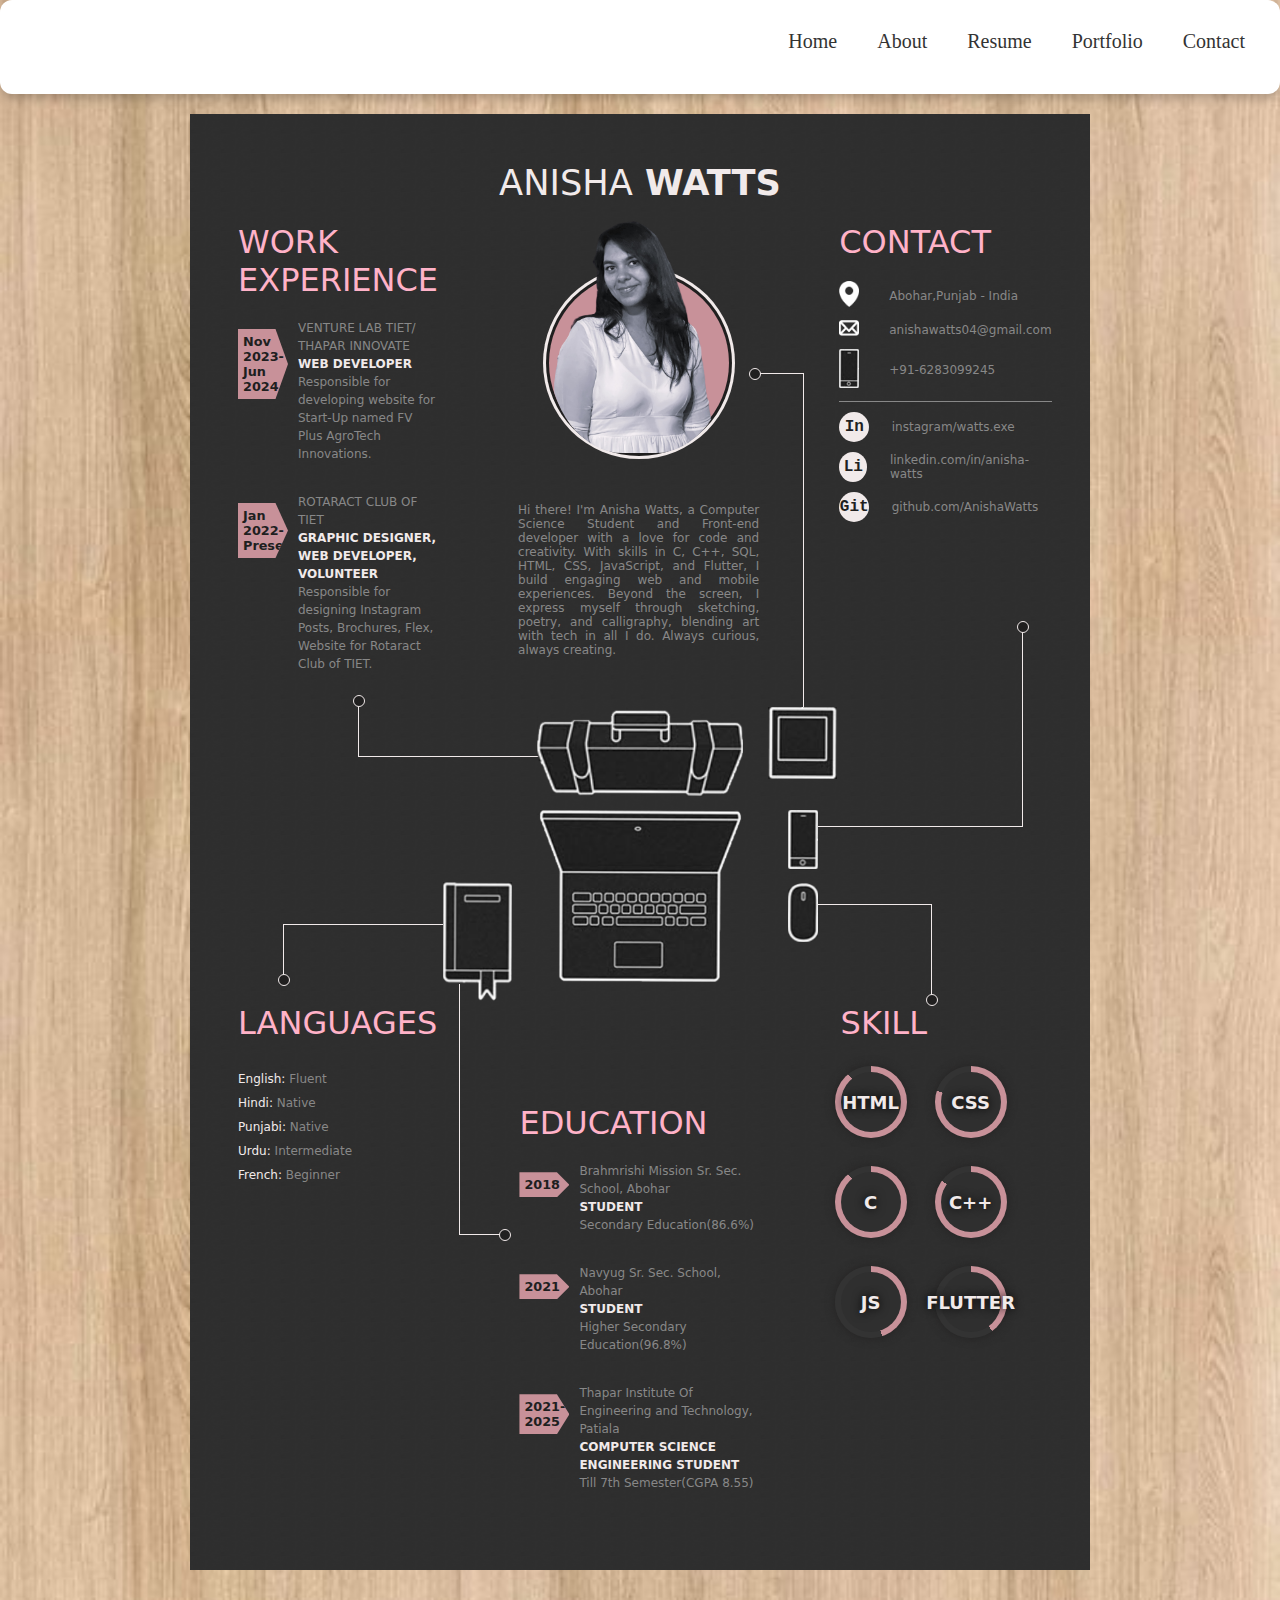
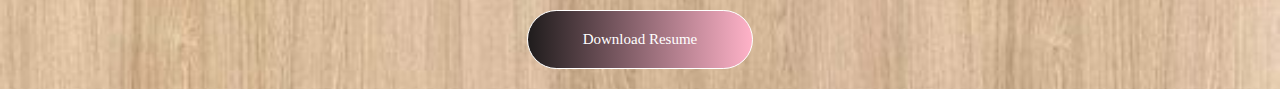
==== Resume/index.html @ f11e2054 "MY PORTFOLIO WEBSITE" ====
<!DOCTYPE html>
<html lang="en">
<head>
    <meta charset="UTF-8">
    <title>Resume</title>
    <link rel="icon" type="image/x-icon" href="/images/lgo.png">
    <link rel="stylesheet" href="style.css">
    <link rel="stylesheet" href="../style.css">
</head>
<body>
    <nav>
        <ul class="nav-links">
            
<li><img class="imm" src="../images/lgo.png" alt="logo"></li>
            <li><a href="../index.html">Home</a></li>
            <li class="center"><a href="../pages/about.html">About</a></li>
            <li class="center"><a href="index.html">Resume</a></li>
            <li class="upward"><a href="../pages/portfolio.html">Portfolio</a></li>
            <li class="forward"><a href="../pages/contact.html">Contact</a></li>
          </ul>
        </nav>
    <div class="container">
        <div class="name">ANISHA<span> WATTS</span></div>

        <div class="row1">
            <div class="work">
                <div class="title">
                    WORK <br>
                    EXPERIENCE
                </div>
                <div class="list">
                    <div class="item">
                        <div class="year"><span>Nov 2023-Jun 2024</span></div>
                        <div class="content">
                            <div class="company">VENTURE LAB TIET/ THAPAR INNOVATE</div>
                            <div class="job">
                                WEB DEVELOPER
                            </div>
                            <div class="describe">
                                Responsible for developing website for <br>
                                Start-Up named FV Plus AgroTech Innovations.
                            </div>
                        </div>
                    </div>
                    

                    <div class="item">
                        <div class="year"><span>Jan 2022-Present</span></div>
                        <div class="content">
                            <div class="company">ROTARACT CLUB OF TIET</div>
                            <div class="job">
                                GRAPHIC DESIGNER, WEB DEVELOPER, VOLUNTEER
                            </div>
                            <div class="describe">
                                Responsible for designing Instagram Posts, 
                                Brochures, Flex, Website for Rotaract Club of TIET.
                            </div>
                        </div>
                    </div>
                </div>
            </div>
            <div class="intro">
                <div class="avatar">
                    <img src="images/avatar.png">
                </div>
                <div class="content">
                    Hi there! I'm Anisha Watts, a Computer Science Student and Front-end developer with a love for code and creativity. With skills in C, C++, SQL, HTML, CSS, JavaScript, and Flutter, I build engaging web and mobile experiences. Beyond the screen, I express myself through sketching, poetry, and calligraphy, blending art with tech in all I do. Always curious, always creating.
                </div>
            </div>
            <div class="contact">
                <div class="title">CONTACT</div>
                <ul>
                    <li>
                        <div>
                            <img src="images/loca.png">
                        </div>
                        <div>
                            Abohar,Punjab - India
                        </div>
                    </li>
                    <li>
                        <div>
                            <img src="images/email.png">
                        </div>
                        <div>
                            anishawatts04@gmail.com
                        </div>
                    </li>
                    <li>
                        <div>
                            <img src="images/phone.png">
                        </div>
                        <div>
                            +91-6283099245
                        </div>
                    </li>
                </ul>

                <ul class="link">
                    <li>
                        <div>
                            In
                        </div>
                        <div>
                            instagram/watts.exe
                        </div>
                    </li>
                    <li>
                        <div>
                            Li
                        </div>
                        <div>
                            linkedin.com/in/anisha-watts
                        </div>
                    </li>
                    <li>
                        <div>
                            Git
                        </div>
                        <div>
                           github.com/AnishaWatts
                        </div>
                    </li>
                </ul>
            </div>
        </div>

        <div class="row2">
            <div>
                <img src="images/bag.png" alt="">
            </div>
            <div>
                <img src="images/card.png" alt="">
            </div>
            <div>
                
            </div>
            <div>
                <img src="images/laptop.png" alt="">
            </div>
            <div>
                <img src="images/phone.png" alt="">
            </div>
            <div>
                <img src="images/book.png" alt="">
            </div>
            <div>
                <img src="images/mouse.png" alt="">
            </div>
        </div>

        <div class="row3">
            <div class="language">
                <div class="title">LANGUAGES</div>
                <div>
                    <span>English:</span> Fluent
                </div>
                <div>
                    <span>Hindi:</span> Native
                </div>
                <div>
                    <span>Punjabi:</span> Native
                </div>
                <div>
                    <span>Urdu:</span> Intermediate
                </div>
                <div>
                    <span>French:</span> Beginner
                </div>
            </div>
            <div class="education">
                <div class="title">EDUCATION</div>
                <div class="list">
                    
                    <div class="item">
                        <div class="year"><span>2018</span></div>
                        <div class="content">
                            <div class="company">Brahmrishi Mission Sr. Sec. School, Abohar</div>
                            <div class="job">
                                STUDENT
                            </div>
                            <div class="describe">
                                Secondary Education(86.6%)
                            </div>
                        </div>
                    </div>


                    <div class="item">
                        <div class="year"><span>2021</span></div>
                        <div class="content">
                            <div class="company">Navyug Sr. Sec. School, Abohar</div>
                            <div class="job">
                                STUDENT
                            </div>
                            <div class="describe">
                                Higher Secondary Education(96.8%)
                            </div>
                        </div>
                    </div>

                   
                    <div class="item">
                        <div class="year"><span>2021-2025</span></div>
                        <div class="content">
                            <div class="company">Thapar Institute Of Engineering and Technology, Patiala</div>
                            <div class="job">
                                COMPUTER SCIENCE ENGINEERING STUDENT
                            </div>
                            <div class="describe">
                                Till 7th Semester(CGPA 8.55)
                            </div>
                        </div>
                    </div>
                </div>
            </div>
            <div class="skill">
                <div class="title">SKILL</div>
                <ul>
                    <li>
                        <div style="--point: 89"></div>
                        <span>HTML</span>
                    </li>
                    <li>
                        <div style="--point: 80"></div>
                        <span>CSS</span>
                    </li>
                    <li>
                        <div style="--point: 89"></div>
                        <span>C</span>
                    </li>
                    <li>
                        <div style="--point: 85"></div>
                        <span>C++</span>
                    </li>
                    <li>
                        <div style="--point: 45"></div>
                        <span>JS</span>
                    </li>
                    <li>
                        <div style="--point: 40"></div>
                        <span>FLUTTER</span>
                    </li>
                </ul>
            </div>
        </div>
    </div>
    <center><button><a href="https://drive.google.com/file/d/10XaLyP7CqSF-NUCPvHFGFnjRV-jmh7Mr/view?usp=drive_link"> Download Resume </a></button></center>
</body>
</html>
---- Resume/style.css ----
body{
    margin: 0;
    background-image: url(images/wood.jpg);
    background-size: cover;
    min-height: 100vh;
}
:root{
    --white: rgba(241, 234, 234);
    --light: #eee7;
    --yellow: RGB(200, 145, 153);
    --title: #ffb2c8;
    --dark: #201f1f;
}
.container{
    width: 900px;
    background-image: url(images/bg.png);
    background-size: 30px;
    margin: 20px auto;
    padding: 3rem;
    box-sizing: border-box;
    color: var(--light);
    font-family: system-ui;
    font-size: 12px;
}
.name{
    text-align: center;
    font-size: 2.2rem;
    padding-bottom: 20px;
    color: var(--white);
}
.name span{
    font-weight: bold;
}
/* row1 */
.row1{
    display: grid;
    grid-template-columns: 1fr 30% 1fr;
    gap: 80px;
}
.title{
    color: var(--title);
    font-size: 2rem;
    margin-bottom: 20px;
    font-weight: 100;
}
.list{
    display: grid;
    gap: 30px;
    padding-bottom: 30px;
}
.list .item{
    display: grid;
    grid-template-columns: 50px 1fr;
    gap: 10px;
}
.list .item .year span{
    background-color: var(--yellow);
    color: var(--dark);
    font-weight: bold; 
    padding: 5px 15px 5px 5px;
    display: block;
    font-size: 0.8rem;
    transform: translateY(10px);
    clip-path: polygon(
        0% 0%, 75% 0%, 100% 50%, 75% 100%, 0% 100%
    );
}
.list .item .content{
    line-height: 18px;
}
.list .item .content .job{
    color: var(--white);
    font-weight: bold;
}

.contact ul{
    padding: 0;
    margin: 0;
    list-style: none;
}
.contact li{
    display: flex;
    justify-content: start;
    align-items: center;
    gap: 30px;
    margin-bottom: 10px;
}
.contact li img{
    width: 20px;
}
.contact .link{
    border-top: 1px solid var(--light);
    padding: 10px 0 0 0;
}
.contact .link li {
    gap: 22.5px;
}
.contact .link li div:nth-child(1){
    width: 30px;
    height: 30px;
    background-color: var(--white);
    color: var(--dark);
    display: flex;
    justify-content: center;
    align-items: center;
    font-weight: bold;
    line-height: 0;
    border-radius: 50%;
    font-size: large;
    font-family: monospace;
}

/* intro */
.intro{
    display: flex;
    flex-direction: column;
    justify-content: start;
    align-items: center;
    gap: 50px;
    padding-top: 50px;
}
.avatar{
    width: 180px;
    height: 180px;
    background-color: var(--yellow);
    border-radius: 50%;
    box-shadow: 
        0 0 0 3px var(--dark),
        0 0 0 6px var(--white)
        ;
    position: relative;
}
.avatar img{
    position: absolute;
    bottom: 0;
    width: 100%;
    height: 130%;
    border-bottom-left-radius: 41%;
    border-bottom-right-radius: 41%;
    object-fit: cover;
}
.intro .content{
    text-align: justify;
    padding-bottom: 50px;
}
.row2 img{
    width: 90%;
    position: relative;
    z-index: 1;
}
.row2 div{
    text-align: center;
}
.row2{
    width: 50%;
    margin: auto;
}
.row2{
    display: grid;
    grid-template-columns: 1fr 3fr 1fr;
    gap: 10px;
}
.row2 div:nth-child(1){
    grid-column-start: 2;
    grid-column-end: 3;
}
.row2 div:nth-child(4){
    grid-column-start: 2;
    grid-row-start: 2;
    grid-row-end: 4;
}
.row2 div:nth-child(5) img,
.row2 div:nth-child(7) img{
    width: 40%;
}


/* row 3 */

.row3{
    display: grid;
    grid-template-columns: 1fr 30% 1fr;
    gap: 80px;
}
.row3 .education{
    padding-top: 100px;
}
.skill ul{
    padding: 0;
    list-style: none;
    margin: 30px 0 0 0;
    display: grid;
    grid-template-columns: repeat(2, 60px);
    gap: 40px;
}
.skill li{
    height: 60px;
    position: relative;
    z-index: 1;
}
.skill li div{
    position: relative;
    width: 100%;
    height: 100%;
    border-radius: 50%;
    background-color: #2F2F2F;

}
.skill li div::before{
    position: absolute;
    left: -10%;
    top: -10%;
    width: 120%;
    height: 120%;
    content: '';
    background: conic-gradient(
        var(--yellow) 0 calc(var(--point) * 1%), 
        #333333 calc(var(--point) * 1%)
    );
    box-shadow: 0 0 10px #242323;
    border-radius: 50%;
    z-index: -1;
}
.skill li span{
    position: absolute;
    width: 100%;
    height: 100%;
    top: 0;
    left: 0;
    display: flex;
    justify-content: center;
    align-items: center;
    font-size: large;
    font-weight: bold;
    color: var(--white);
    text-shadow: 0 0 10px #000;
}
.language div span{
    color: var(--white);
}
.language div {
    padding-bottom: 10px;
}

/* pain */

.row3 .language::before,
.row3 .skill::before,
.row3 .education::before,
.row1 .intro::before,
.row1 .work::before,
.row1 .contact::before{
    position: absolute;
    width: var(--width);
    height: var(--height);
    content: '';
}
.row3 .language::after,
.row3 .skill::after,
.row3 .education::after,
.row1 .intro::after,
.row1 .work::after,
.row1 .contact::after{
    position: absolute;
    content: '';
    border: 1px solid var(--white);
    width: 10px;
    height: 10px;
    border-radius: 50%;
    background-color: var(--dark);
}



.row1 .contact{
    position: relative;
    --width: 100%;
    --height: 40%;
    --bottom: 120px;
    --left: 30px;
}


.row1 .contact::before{
    border-bottom: 1px solid var(--white);
    border-right: 1px solid var(--white);
    bottom: calc(-1 * var(--bottom));
    left: calc(-1 * var(--left));
}
.row1 .contact::after{
    bottom: calc(var(--height) - var(--bottom));
    left: calc(var(--width) - (var(--left) + 5px));
}


.row1 .intro{
    position: relative;
    --width: 20%;
    --height: calc(100% - 150px);
    --top: 150px;
    --right: 45px;
}
.row1 .intro::before{
    border-top: 1px solid var(--white);
    border-right: 1px solid var(--white);
    top: calc(var(--top));
    right: calc(-1 * var(--right));
}
.row1 .intro::after{
    top: calc(var(--top) - 5px);
    right: calc(var(--width) - (var(--right) + 5px));
}

.row1 .work{
    position: relative;
    --width: 100%;
    --height: 50px;
    --bottom: 50px;
    --left: 120px;
}
.row1 .work::before{
    border-bottom: 1px solid var(--white);
    border-left: 1px solid var(--white);
    bottom: calc(-1 * var(--bottom));
    left: calc(var(--left));
}
.row1 .work::after{
    bottom: calc(var(--height) - var(--bottom));
    left: calc(var(--left) - 5px);
}

.row3 .language{
    position: relative;
    --width: 100%;
    --height: 50px;
    --top: -80px;
    --left: 45px;
}
.row3 .language::before{
    border-top: 1px solid var(--white);
    border-left: 1px solid var(--white);
    top: calc(var(--top));
    left: calc(var(--left));
}
.row3 .language::after{
    left: calc(var(--left) - 5px);
    top: calc(var(--height) + var(--top));
}

.row3 .education{
    position: relative;
    --width: 40px;
    --height: 250px;
    --top: -20px;
    --left: 60px;
}
.row3 .education::before{
    border-bottom: 1px solid var(--white);
    border-left: 1px solid var(--white);
    top: calc(var(--top));
    left: calc(-1 * var(--left));
}
.row3 .education::after{
    left: calc(var(--width) - var(--left));
    top: calc(var(--height) + var(--top) - 5px);
}

.row3 .skill{
    position: relative;
    --width: 60%;
    --height: 90px;
    --top: -100px;
    --left: 30px;
}
.row3 .skill::before{
    border-top: 1px solid var(--white);
    border-right: 1px solid var(--white);
    top: calc(var(--top));
    left: calc(-1 * var(--left));
}
.row3 .skill::after{
    left: calc(var(--width) - var(--left)  - 5px);
    top: calc(var(--height) + var(--top));
}
@font-face {
    font-family: a;
    src: url(./jost-variable.ttf);
}
button{
    padding: 20px 55px;
    border-radius:40px ;
    background-image: linear-gradient(to right, rgb(31, 28, 28) , #ffb2c8);
    border: 1px solid rgb(255, 255, 255);
    color: white;
    font-family: a;
    font-size: 15px;

    margin-top: 20px;
    margin-bottom: 20px;
}
a{
    text-decoration: none;
    color: white;
}
button:hover{
    color: #ffb2c8;
    background-image: linear-gradient(to right, rgb(31, 28, 28) , #000000);
}
---- style.css ----
*{
    margin: 0%;
    padding: 0%;
    box-sizing: border-box;
}
html,
body{
    height: 100%;
    width: 100%; 
   
}
#main{
    position: relative;
    overflow:hidden;  
     
}
@font-face {
    font-family: a;
    src: url(./jost-variable.ttf);
}
@font-face {
    font-family: b;
    src: url(./KFOlCnqEu92Fr1MmEU9fBBc4\ \(1\).ttf);
}
@font-face {
    font-family: c;
    src: url(./KFOmCnqEu92Fr1Mu4mxK\ \(1\).ttf);
}
#page1{
    height:100vh;
    width: 100vw;
    background-color: RGB(200, 145, 153) ;
    position: relative;
    margin-top: 0%;
}

#page2{
    display: flex;
    align-items: start;
    font-family: a;
    justify-content: center;
    flex-direction: column;
    height: 100vh;
    width: 100vw;
    position: relative;
    padding: 0vw 8vw;
    background: white;
    margin-bottom: 10%;
}
#page1>nav>img{
    margin-top: 20px;
    height: 180px;
    width:180px ;
}

.bottompage1{
    position: absolute;
    bottom: 49%;
    height: 25vh;
    width: 50vw;
    left: 61%;
}
.bottompage2{
    position: absolute;
    bottom: 11%;
    height: 25vh;
    width: 50vw;
    left: 21%;
}

.bottompage2>h1{
    font-family: c;
    font-size: 3vw;
    font-weight: 500;
    line-height: 1;
    background: -webkit-linear-gradient( #cfd5cf,#f6c2c2);
  -webkit-background-clip: text;
  -webkit-text-fill-color: transparent;
}
.bottompage1>h2{
    font-family: Georgia, 'Times New Roman', Times, serif;
    font-size: 2vw;
    font-weight: 700;
    line-height: 1;
    
    margin-left: 26%;
    margin-top: -5%;
    background-image: url(https://i.pinimg.com/originals/b6/e4/04/b6e4042d30a64b9b144d563ee74d450d.gif);
  -webkit-background-clip: text;
  -webkit-text-fill-color: transparent;
}
.bottompage1>h1{
    font-family: Georgia, 'Times New Roman', Times, serif;
    font-size: 2vw;
    font-weight: 700;
    line-height: 1;
    
    margin-left: 13%;
    margin-top: 1%;
    background-image: url(https://i.pinimg.com/originals/b6/e4/04/b6e4042d30a64b9b144d563ee74d450d.gif);
  -webkit-background-clip: text;
  -webkit-text-fill-color: transparent;
}
.bottompage1>h1>div{
    margin-left: 18%;

}
.bottompage2>h2{
    margin-top: 20%;
    margin-left: 12%;
    font-family: c;
    font-size: 1.2vw;
    font-weight: 400;
    line-height: 1;
    color: white;
}

.nav-links{
  padding-top: 20px;
  font-family: Georgia, 'Times New Roman', Times, serif;
    display: flex;
    align-items: right;
    background: #fff;
    padding: 20px 15px;
    border-radius: 12px;
    box-shadow: 0 5px 10px rgba(0,0,0,0.2);
    justify-content: flex-end;
  }
  nav img{
    margin-top: -50px;
    margin-bottom: -50px;
    /* margin-right: 1200px; */
    height: 150px;
    width: 150px;
  margin-left: -1300px;
  }
 
  .nav-links li{
   
    list-style: none;
    margin: 10px 20px;
    margin-bottom: -10px;
  }
  .nav-links li a{
    position: relative;
    color: #333;
    font-size: 20px;
    font-weight: 500;
    padding: 6px 0;
    text-decoration: none;
  }
  .nav-links li a:before{
    content: '';
    position: absolute;
    bottom: 0;
    left: 0;
    height: 3px;
    width: 0%;
    background: RGB(200, 145, 153);
    border-radius: 12px;
    transition: all 0.4s ease;
  }
  .nav-links li a:hover:before{
    width: 100%;
  }
  .nav-links li.center a:before{
    left: 70%;
    transform: translateX(-50%);
  }
  .nav-links li.upward a:before{
    width: 100%;
    bottom: -5px;
    opacity: 0;
  }
  .nav-links li.upward a:hover:before{
    bottom: 0px;
    opacity: 1;
  }
  .nav-links li.forward a:before{
    width: 100%;
    transform: scaleX(0);
    transform-origin: right;
    transition: transform 0.4s ease;
  }
  .nav-links li.forward a:hover:before{
    transform: scaleX(1);
    transform-origin: left;
  }
  .ml14 {
    font-weight: 200;
    font-size: 3.2em;
  }
  
  .ml14 .text-wrapper {
    position: relative;
    display: inline-block;
    padding-top: 0.1em;
    padding-right: 0.05em;
    padding-bottom: 0.15em;
  }
  
  .ml14 .line {
    opacity: 0;
    position: absolute;
    left: 0;
    height: 2px;
    width: 100%;
    background-color: #fff;
    transform-origin: 100% 100%;
    bottom: 0;
    align-items: center;
    color: #ffb2c8;
  }
  
  .ml14 .letter {
    display: inline-block;
    line-height: 1em;
  }
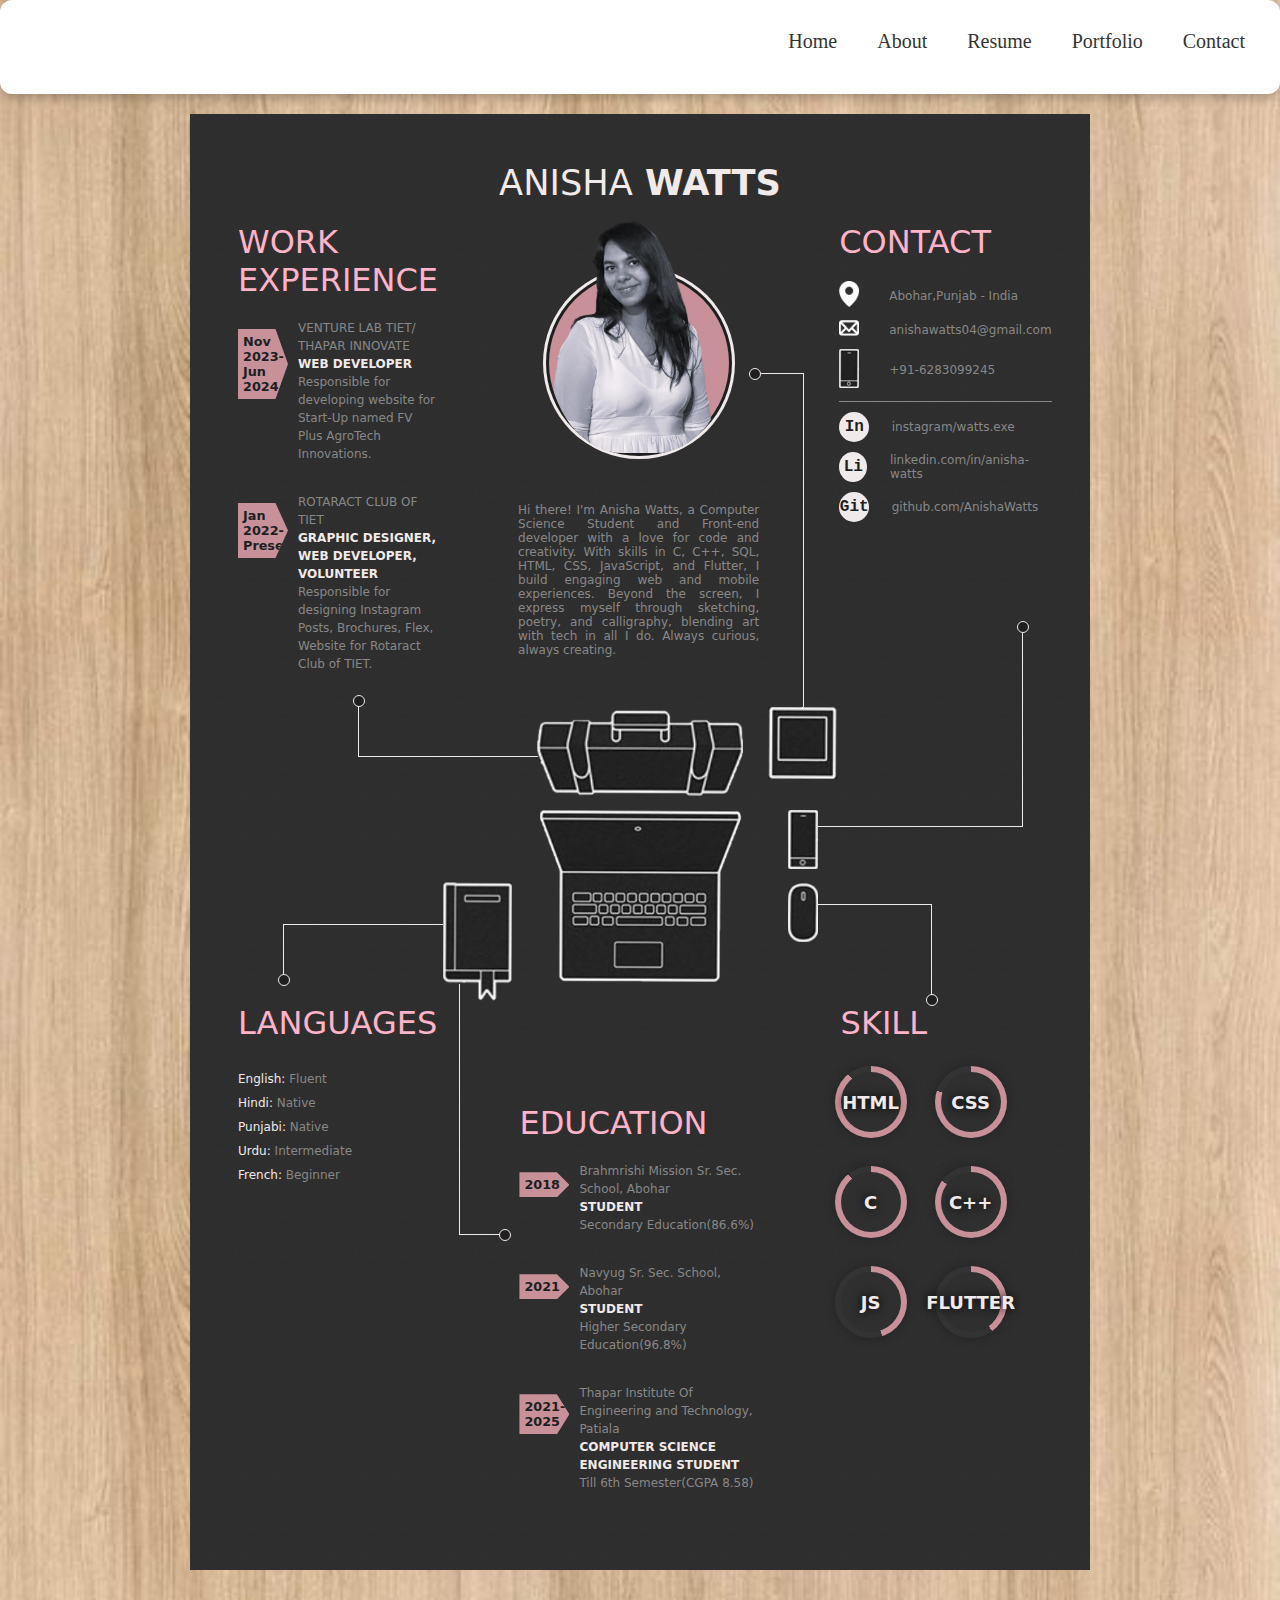
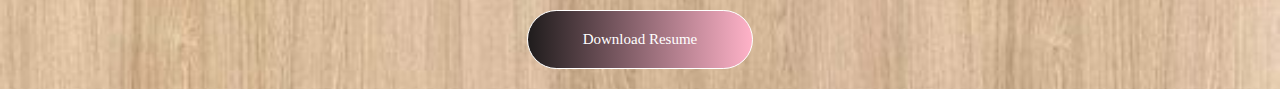
==== commit 2d22a6a7: "Update index.html" ====
--- a/Resume/index.html
+++ b/Resume/index.html
@@ -208,7 +208,7 @@
                                 COMPUTER SCIENCE ENGINEERING STUDENT
                             </div>
                             <div class="describe">
-                                Till 7th Semester(CGPA 8.55)
+                                Till 6th Semester(CGPA 8.58)
                             </div>
                         </div>
                     </div>
@@ -245,6 +245,6 @@
             </div>
         </div>
     </div>
-    <center><button><a href="https://drive.google.com/file/d/10XaLyP7CqSF-NUCPvHFGFnjRV-jmh7Mr/view?usp=drive_link"> Download Resume </a></button></center>
+    <center><button><a href="https://drive.google.com/file/d/1tvy7OSIfiUpGDoyB17ZZbnqcqHIei7Vk/view?usp=drive_link"> Download Resume </a></button></center>
 </body>
-</html>+</html>
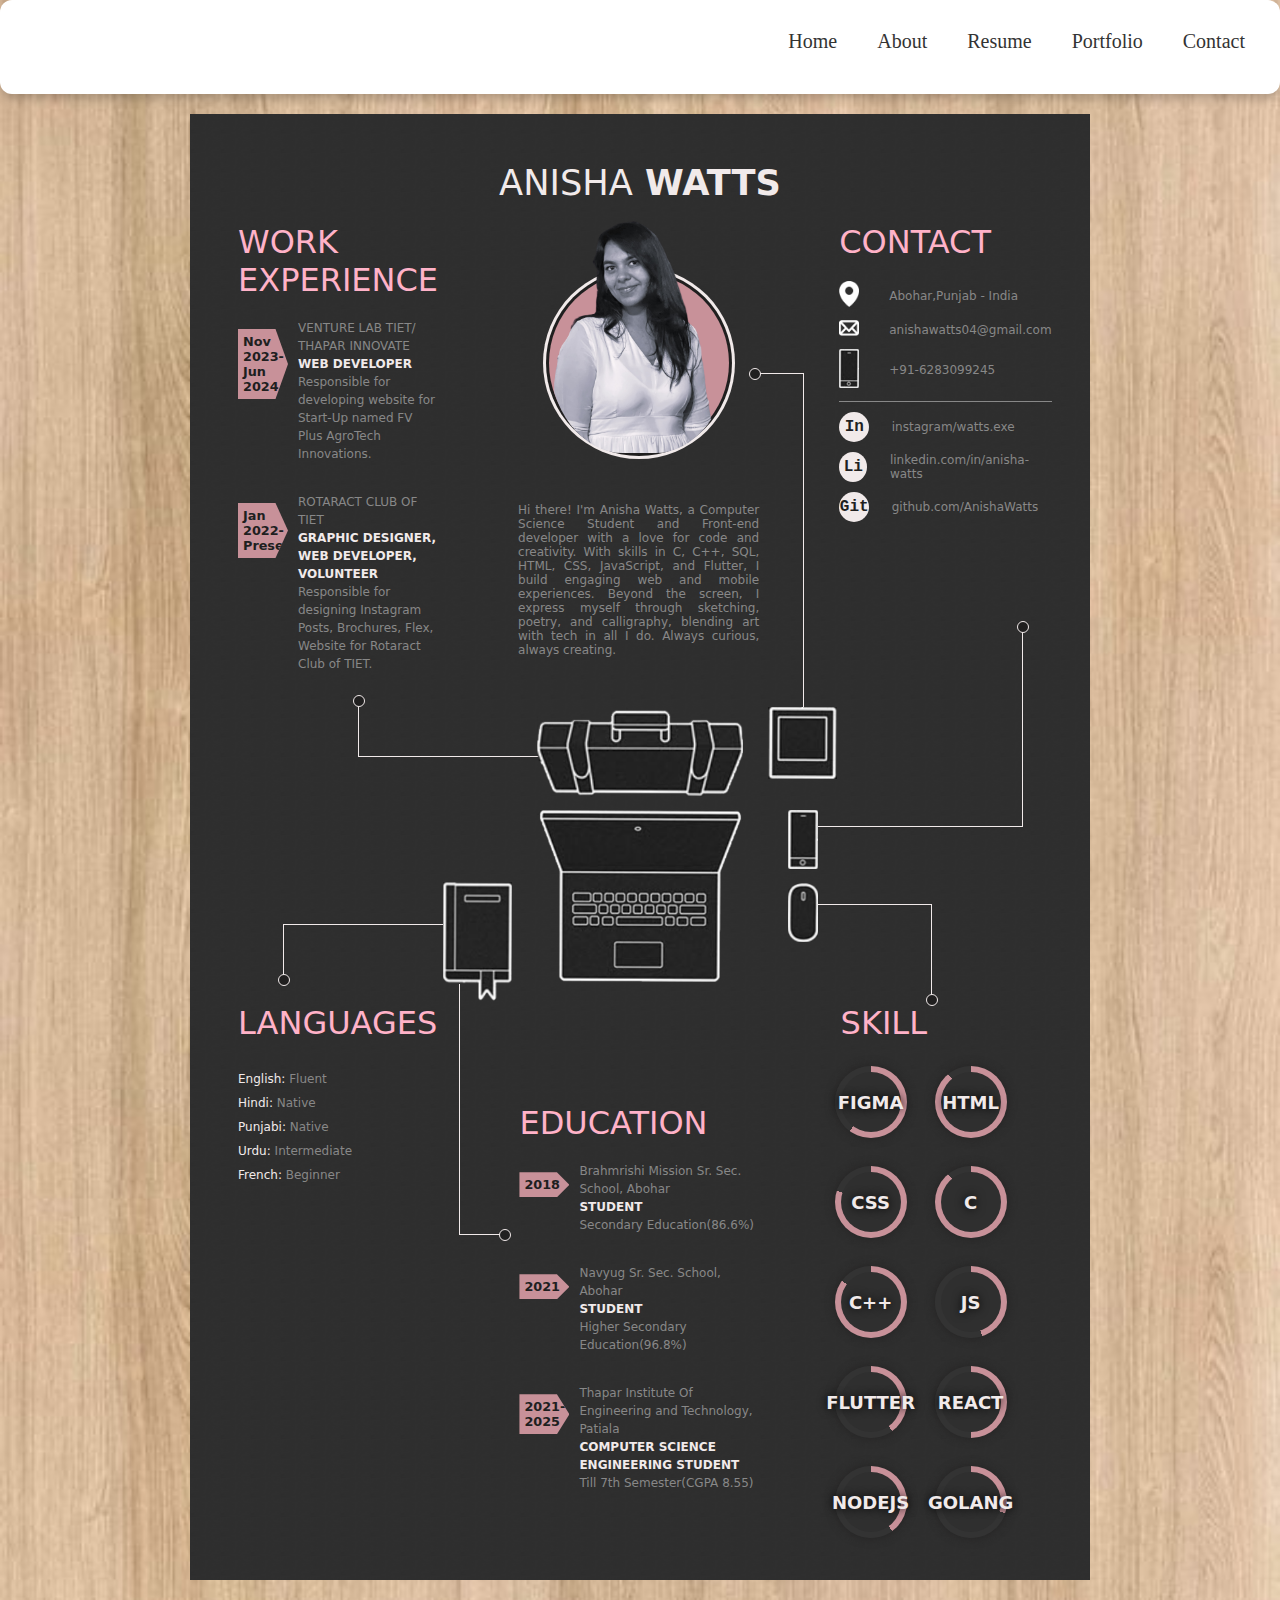
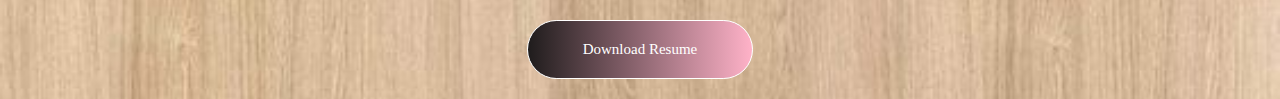
==== commit 75509f2b: "Update index.html" ====
--- a/Resume/index.html
+++ b/Resume/index.html
@@ -208,7 +208,7 @@
                                 COMPUTER SCIENCE ENGINEERING STUDENT
                             </div>
                             <div class="describe">
-                                Till 6th Semester(CGPA 8.58)
+                                Till 7th Semester(CGPA 8.55)
                             </div>
                         </div>
                     </div>
@@ -218,6 +218,10 @@
                 <div class="title">SKILL</div>
                 <ul>
                     <li>
+                        <div style="--point: 60"></div>
+                        <span>FIGMA</span>
+                    </li>
+                    <li>
                         <div style="--point: 89"></div>
                         <span>HTML</span>
                     </li>
@@ -241,10 +245,22 @@
                         <div style="--point: 40"></div>
                         <span>FLUTTER</span>
                     </li>
+                    <li>
+                        <div style="--point: 50"></div>
+                        <span>REACT</span>
+                    </li>
+                    <li>
+                        <div style="--point: 40"></div>
+                        <span>NODEJS</span>
+                    </li>
+                    <li>
+                        <div style="--point: 30"></div>
+                        <span>GOLANG</span>
+                    </li>
                 </ul>
             </div>
         </div>
     </div>
-    <center><button><a href="https://drive.google.com/file/d/1tvy7OSIfiUpGDoyB17ZZbnqcqHIei7Vk/view?usp=drive_link"> Download Resume </a></button></center>
+    <center><button><a href="https://drive.google.com/file/d/1bWqG4pnXaibi_jkrdFF8d2Qcm7mR0L76/view?usp=sharing"> Download Resume </a></button></center>
 </body>
 </html>
